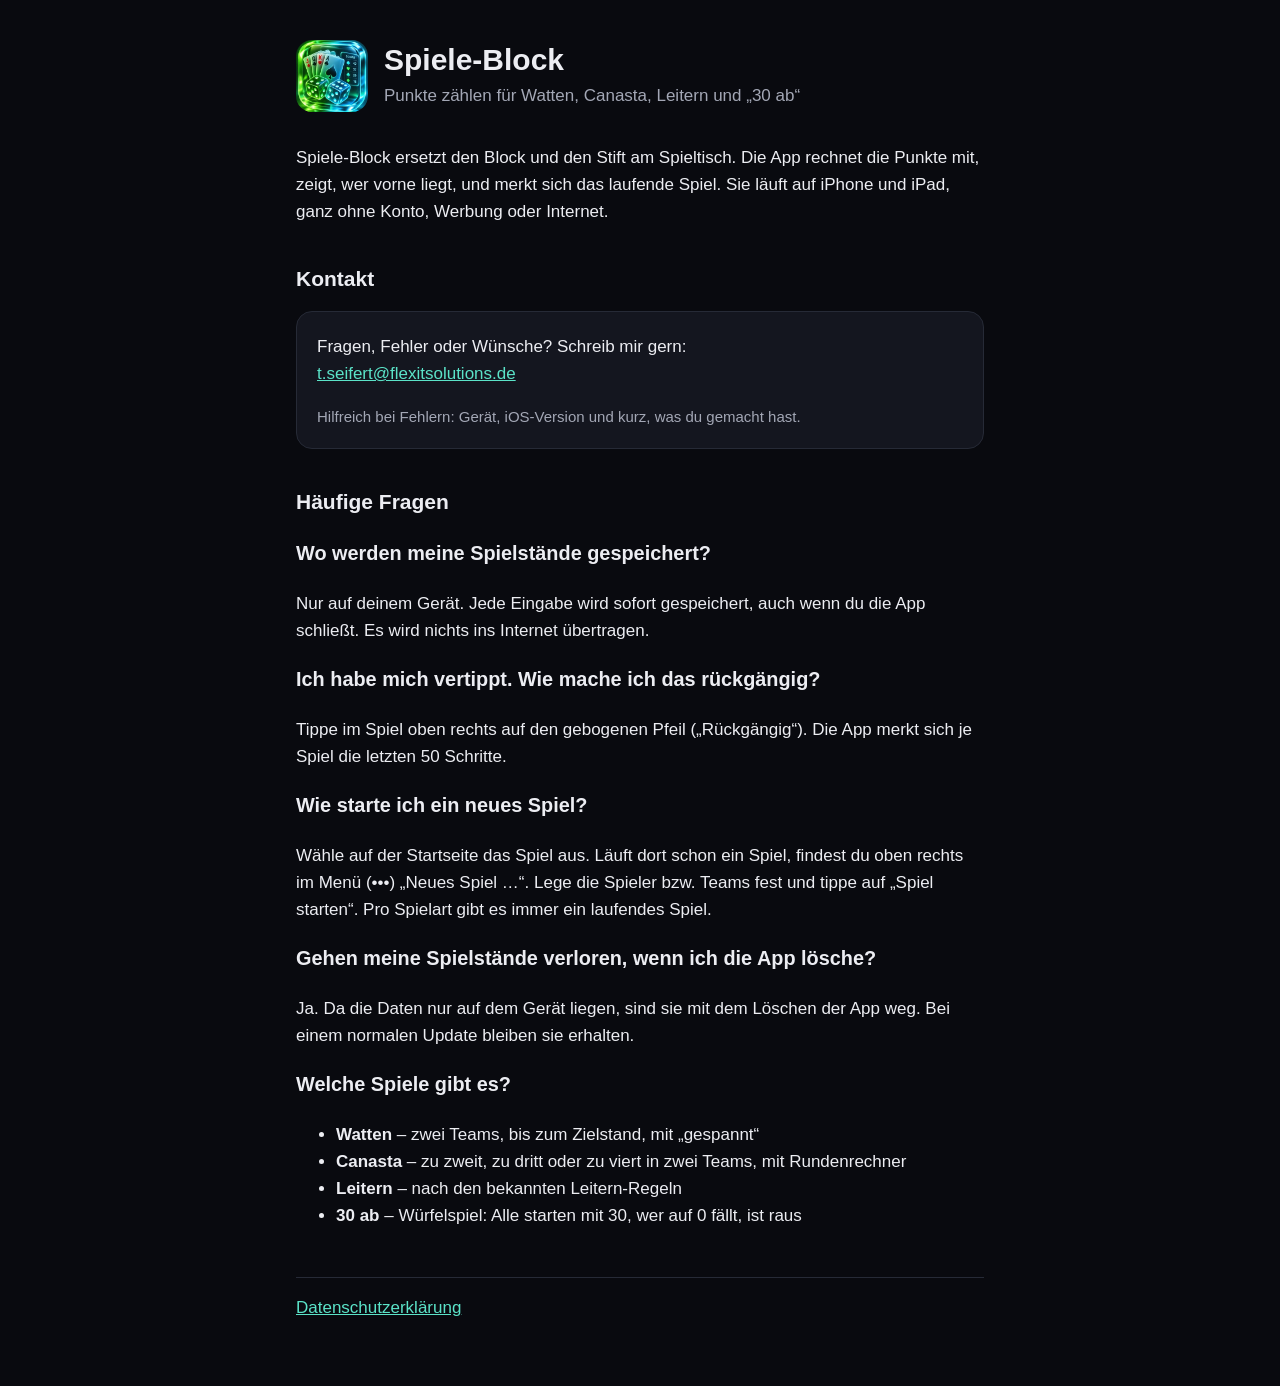
==== index.html @ 82a1bb0d "Add files via upload" ====
<!doctype html>
<html lang="de">
<head>
<meta charset="utf-8">
<meta name="viewport" content="width=device-width, initial-scale=1">
<title>Spiele-Block – Hilfe</title>
<link rel="stylesheet" href="stil.css">
<link rel="icon" href="icon.png">
</head>
<body>
<main>
<header>
  <img src="icon.png" alt="">
  <div>
    <h1>Spiele-Block</h1>
    <p>Punkte zählen für Watten, Canasta, Leitern und „30 ab“</p>
  </div>
</header>

<p>Spiele-Block ersetzt den Block und den Stift am Spieltisch. Die App rechnet die Punkte mit, zeigt, wer vorne liegt, und merkt sich das laufende Spiel. Sie läuft auf iPhone und iPad, ganz ohne Konto, Werbung oder Internet.</p>

<h2>Kontakt</h2>
<div class="karte">
  <p>Fragen, Fehler oder Wünsche? Schreib mir gern:<br>
  <a href="mailto:t.seifert@flexitsolutions.de?subject=Spiele-Block">t.seifert@flexitsolutions.de</a></p>
  <p class="leise">Hilfreich bei Fehlern: Gerät, iOS-Version und kurz, was du gemacht hast.</p>
</div>

<h2>Häufige Fragen</h2>

<h3>Wo werden meine Spielstände gespeichert?</h3>
<p>Nur auf deinem Gerät. Jede Eingabe wird sofort gespeichert, auch wenn du die App schließt. Es wird nichts ins Internet übertragen.</p>

<h3>Ich habe mich vertippt. Wie mache ich das rückgängig?</h3>
<p>Tippe im Spiel oben rechts auf den gebogenen Pfeil („Rückgängig“). Die App merkt sich je Spiel die letzten 50 Schritte.</p>

<h3>Wie starte ich ein neues Spiel?</h3>
<p>Wähle auf der Startseite das Spiel aus. Läuft dort schon ein Spiel, findest du oben rechts im Menü (•••) „Neues Spiel …“. Lege die Spieler bzw. Teams fest und tippe auf „Spiel starten“. Pro Spielart gibt es immer ein laufendes Spiel.</p>

<h3>Gehen meine Spielstände verloren, wenn ich die App lösche?</h3>
<p>Ja. Da die Daten nur auf dem Gerät liegen, sind sie mit dem Löschen der App weg. Bei einem normalen Update bleiben sie erhalten.</p>

<h3>Welche Spiele gibt es?</h3>
<ul>
  <li><strong>Watten</strong> – zwei Teams, bis zum Zielstand, mit „gespannt“</li>
  <li><strong>Canasta</strong> – zu zweit, zu dritt oder zu viert in zwei Teams, mit Rundenrechner</li>
  <li><strong>Leitern</strong> – nach den bekannten Leitern-Regeln</li>
  <li><strong>30 ab</strong> – Würfelspiel: Alle starten mit 30, wer auf 0 fällt, ist raus</li>
</ul>

<nav>
  <a href="datenschutz.html">Datenschutzerklärung</a>
</nav>
</main>
</body>
</html>
---- stil.css ----
:root { --bg: #090A0F; --karte: #14161F; --text: #ECEDF2; --leise: #A3A7B5; --akzent: #5BE3C8; --linie: #262A36; }
* { box-sizing: border-box; }
body { margin: 0; background: var(--bg); color: var(--text); font: 17px/1.6 -apple-system, BlinkMacSystemFont, "SF Pro Rounded", "Helvetica Neue", Arial, sans-serif; }
main { max-width: 720px; margin: 0 auto; padding: 40px 16px 64px; }
header { display: flex; align-items: center; gap: 16px; margin-bottom: 32px; }
header img { width: 72px; height: 72px; border-radius: 16px; }
h1 { font-size: 30px; margin: 0; line-height: 1.2; }
header p { margin: 4px 0 0; color: var(--leise); }
h2 { font-size: 21px; margin: 36px 0 8px; }
p, li { color: var(--text); }
.leise { color: var(--leise); font-size: 15px; }
a { color: var(--akzent); }
.karte { background: var(--karte); border: 1px solid var(--linie); border-radius: 16px; padding: 4px 20px; margin: 16px 0; }
nav { margin-top: 48px; padding-top: 16px; border-top: 1px solid var(--linie); display: flex; gap: 24px; flex-wrap: wrap; }
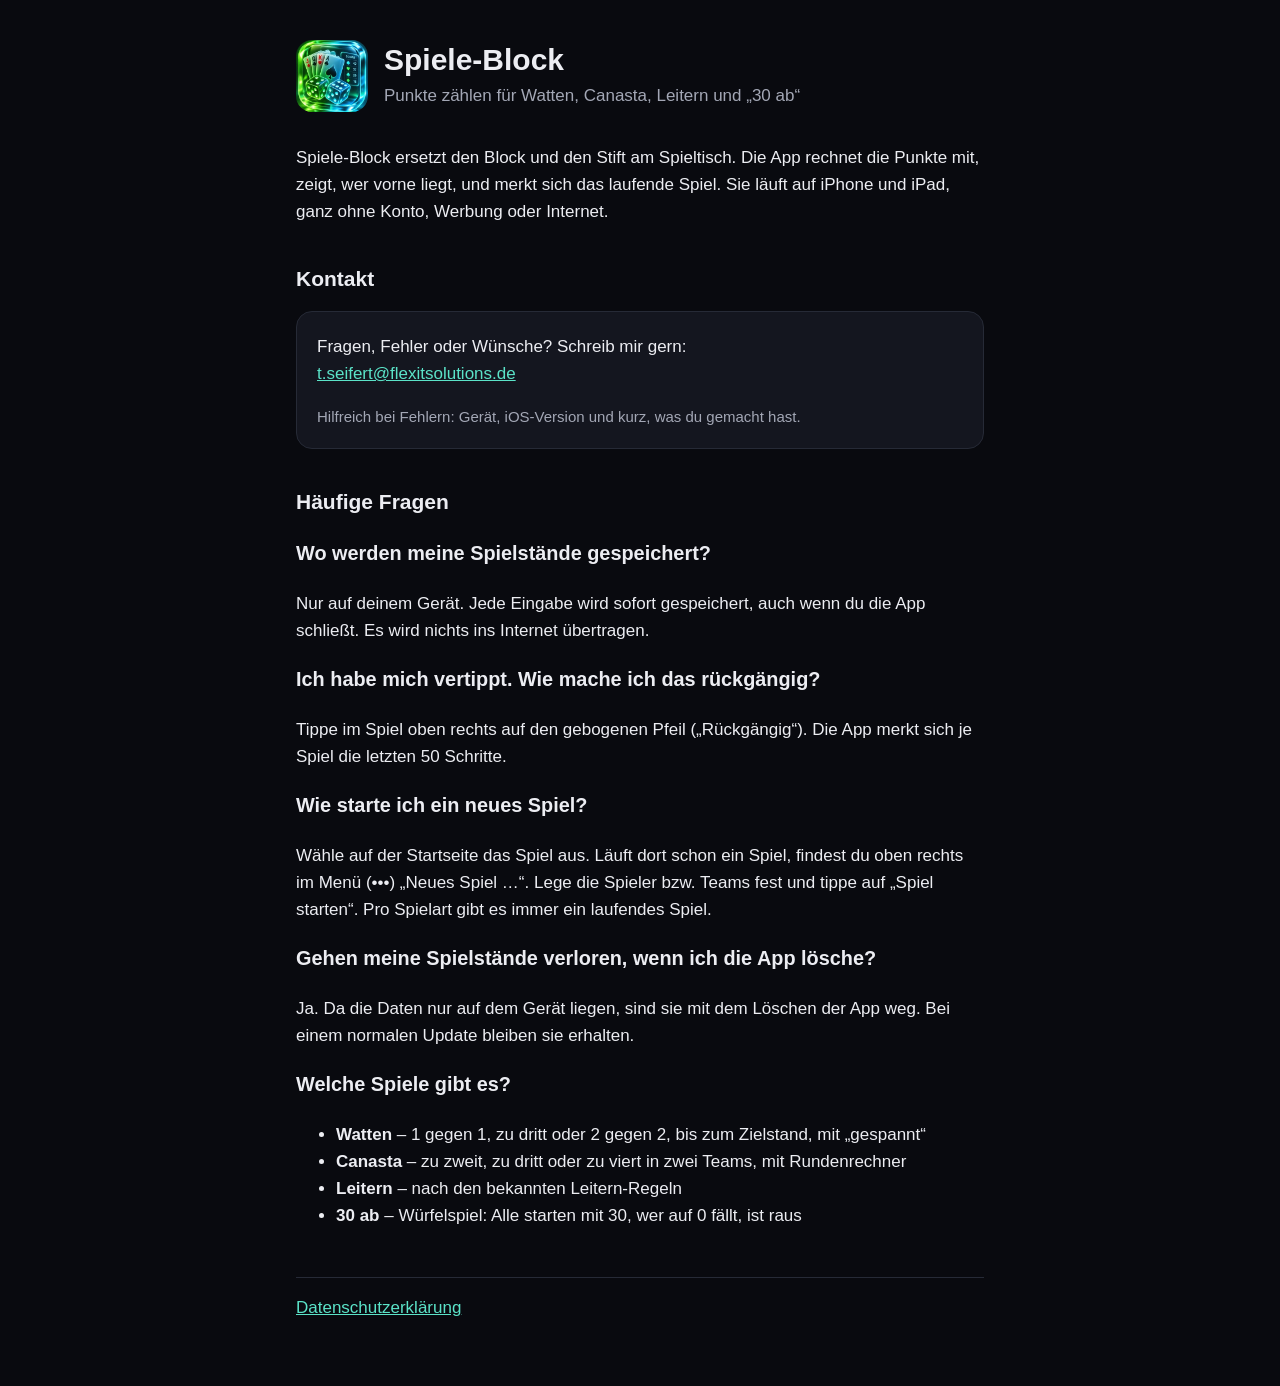
==== commit 08594e04: "Datenschutz-Satz zum Löschen und Watten-Spielarten korrigiert" ====
--- a/index.html
+++ b/index.html
@@ -42,7 +42,7 @@
 
 <h3>Welche Spiele gibt es?</h3>
 <ul>
-  <li><strong>Watten</strong> – zwei Teams, bis zum Zielstand, mit „gespannt“</li>
+  <li><strong>Watten</strong> – 1 gegen 1, zu dritt oder 2 gegen 2, bis zum Zielstand, mit „gespannt“</li>
   <li><strong>Canasta</strong> – zu zweit, zu dritt oder zu viert in zwei Teams, mit Rundenrechner</li>
   <li><strong>Leitern</strong> – nach den bekannten Leitern-Regeln</li>
   <li><strong>30 ab</strong> – Würfelspiel: Alle starten mit 30, wer auf 0 fällt, ist raus</li>
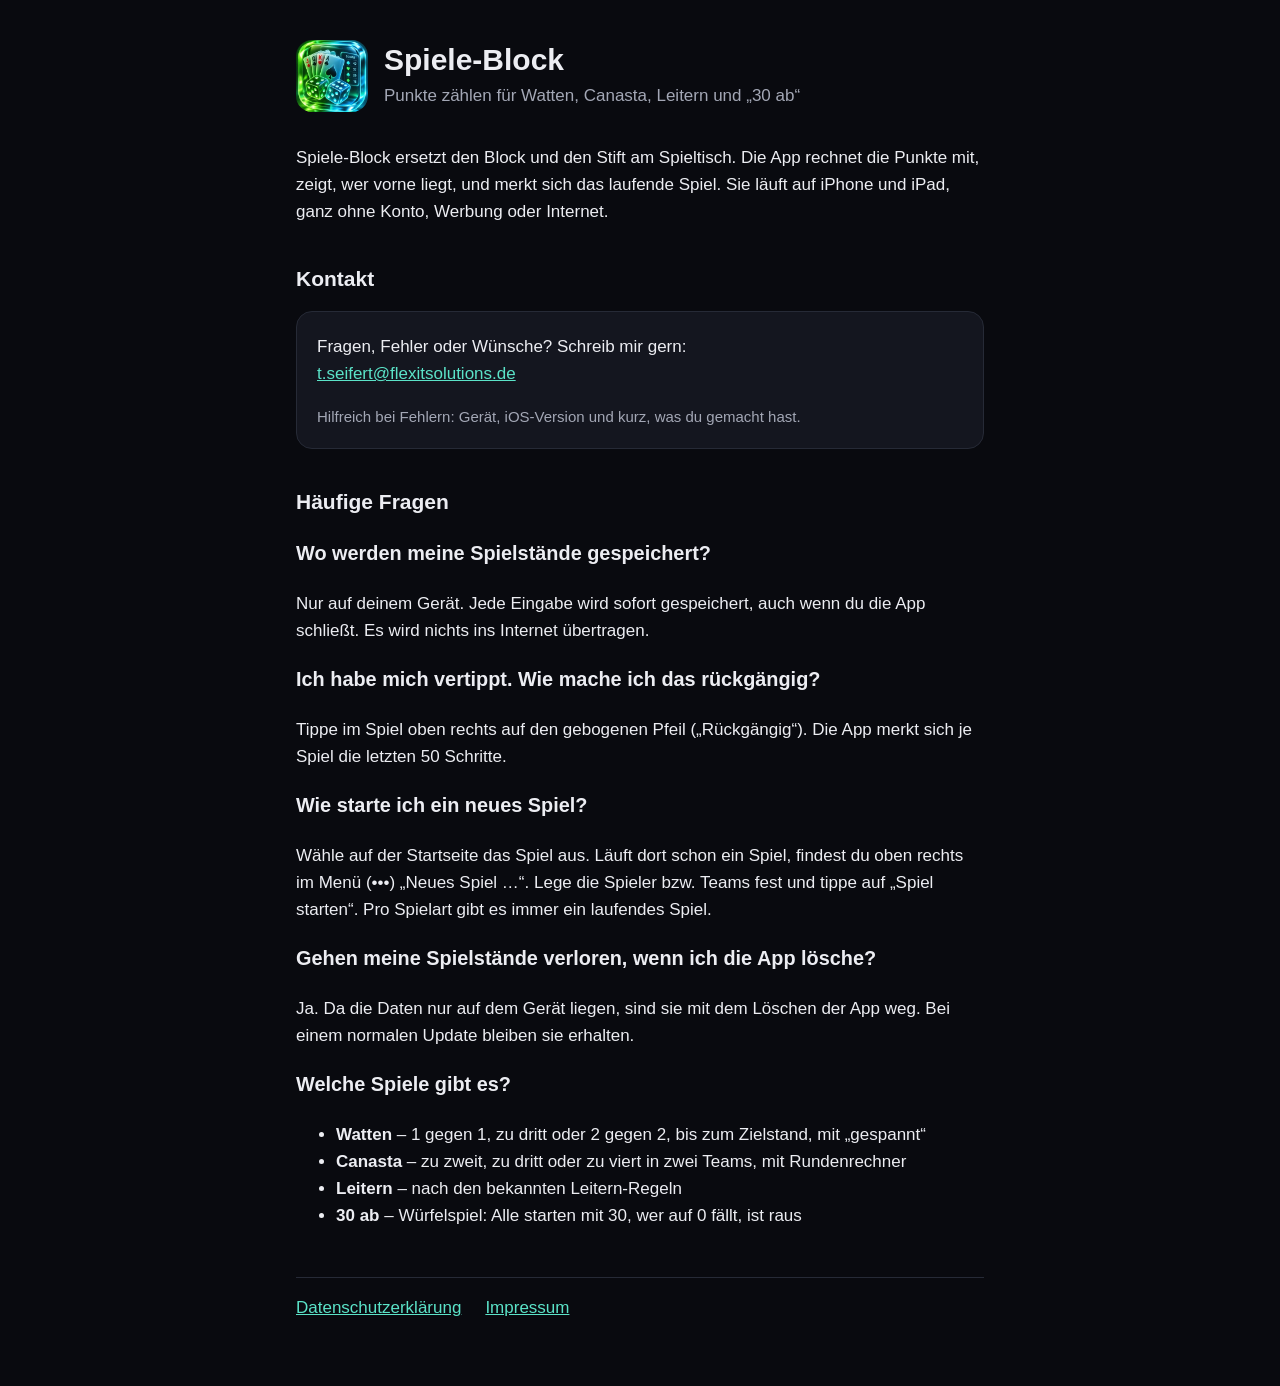
==== commit c4ed8158: "Impressum ergänzt, Datenschutz um Anschrift, Hosting bei GitHub Pages und Aufsichtsbehörde erweitert" ====
--- a/index.html
+++ b/index.html
@@ -50,6 +50,7 @@
 
 <nav>
   <a href="datenschutz.html">Datenschutzerklärung</a>
+  <a href="impressum.html">Impressum</a>
 </nav>
 </main>
 </body>
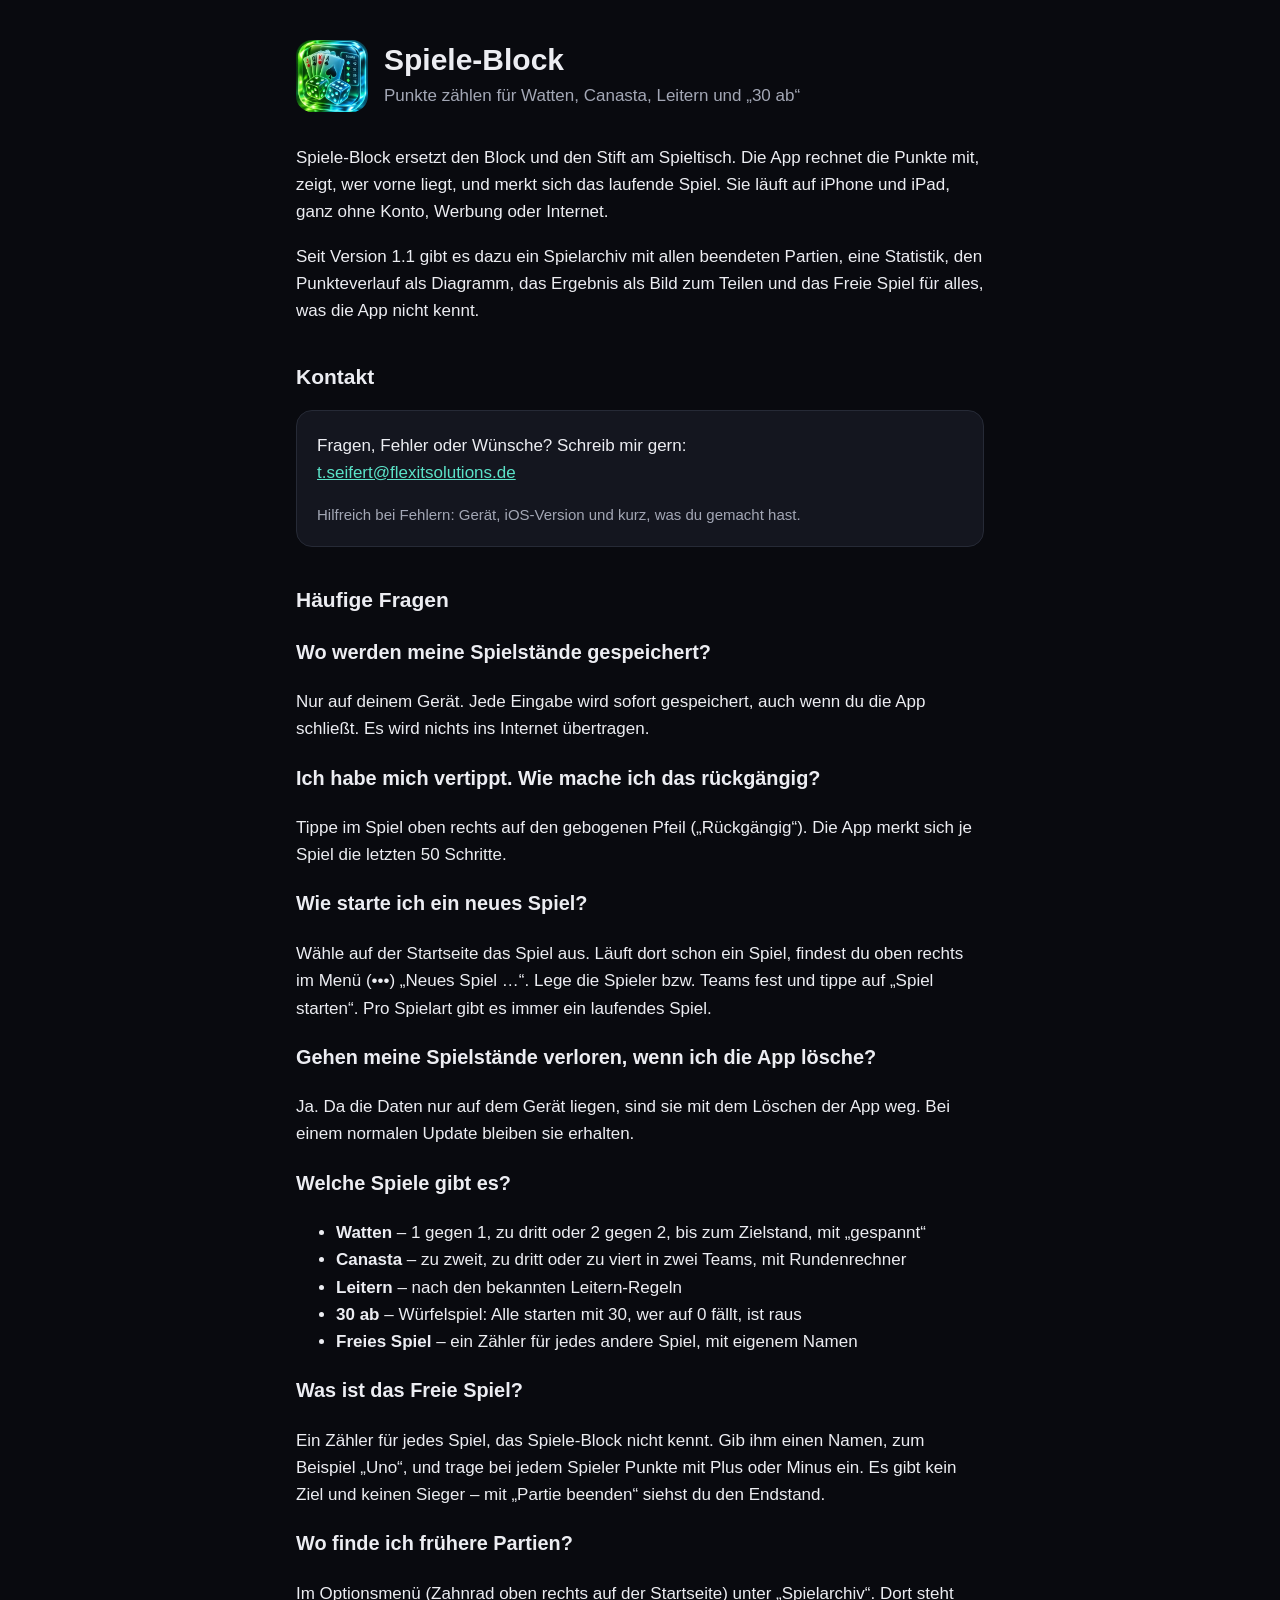
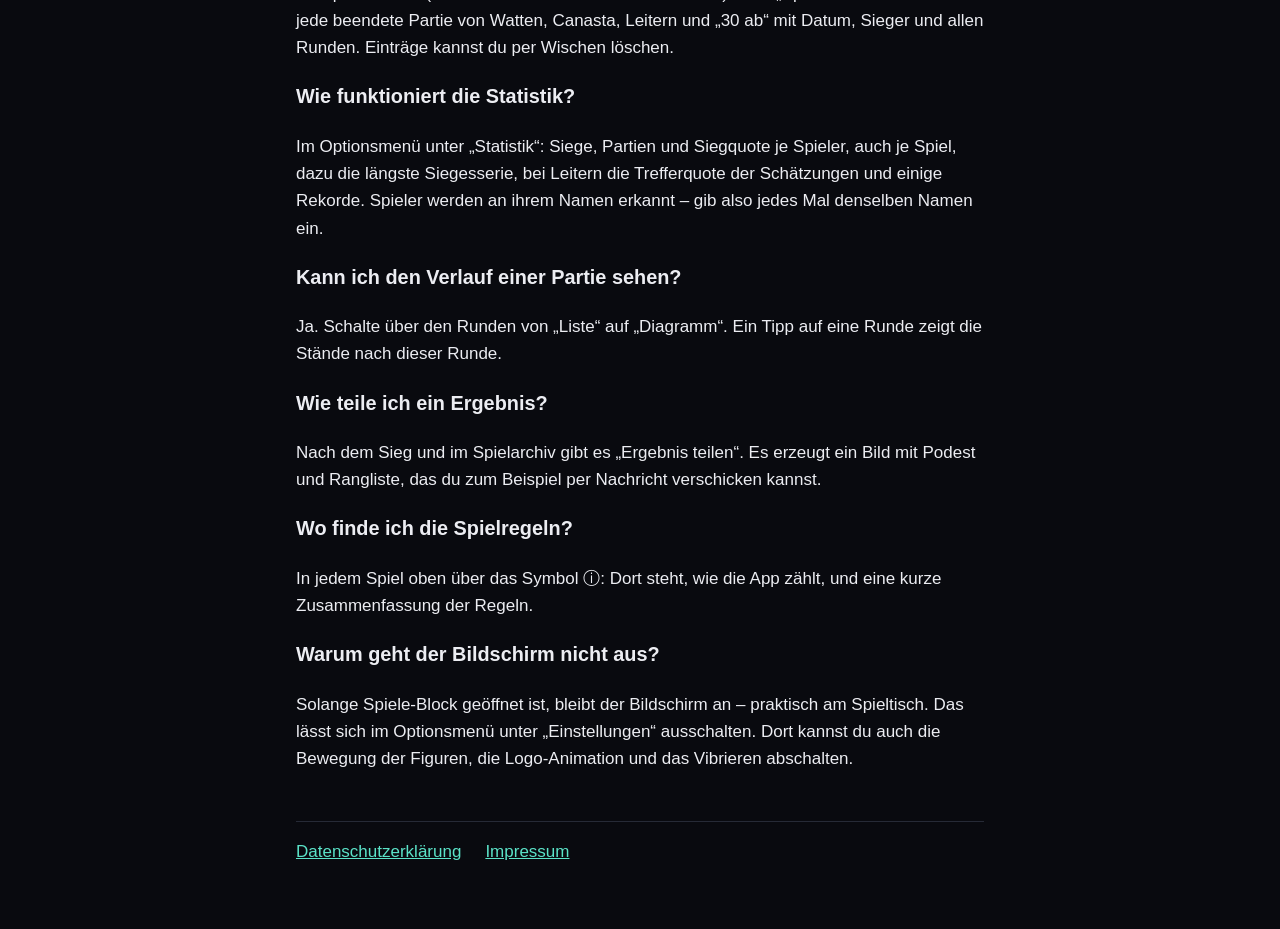
==== commit af0819a4: "Hilfe und Datenschutz für Version 1.1" ====
--- a/index.html
+++ b/index.html
@@ -18,6 +18,8 @@
 </header>
 
 <p>Spiele-Block ersetzt den Block und den Stift am Spieltisch. Die App rechnet die Punkte mit, zeigt, wer vorne liegt, und merkt sich das laufende Spiel. Sie läuft auf iPhone und iPad, ganz ohne Konto, Werbung oder Internet.</p>
+
+<p>Seit Version 1.1 gibt es dazu ein Spielarchiv mit allen beendeten Partien, eine Statistik, den Punkteverlauf als Diagramm, das Ergebnis als Bild zum Teilen und das Freie Spiel für alles, was die App nicht kennt.</p>
 
 <h2>Kontakt</h2>
 <div class="karte">
@@ -46,7 +48,29 @@
   <li><strong>Canasta</strong> – zu zweit, zu dritt oder zu viert in zwei Teams, mit Rundenrechner</li>
   <li><strong>Leitern</strong> – nach den bekannten Leitern-Regeln</li>
   <li><strong>30 ab</strong> – Würfelspiel: Alle starten mit 30, wer auf 0 fällt, ist raus</li>
+  <li><strong>Freies Spiel</strong> – ein Zähler für jedes andere Spiel, mit eigenem Namen</li>
 </ul>
+
+<h3>Was ist das Freie Spiel?</h3>
+<p>Ein Zähler für jedes Spiel, das Spiele-Block nicht kennt. Gib ihm einen Namen, zum Beispiel „Uno“, und trage bei jedem Spieler Punkte mit Plus oder Minus ein. Es gibt kein Ziel und keinen Sieger – mit „Partie beenden“ siehst du den Endstand.</p>
+
+<h3>Wo finde ich frühere Partien?</h3>
+<p>Im Optionsmenü (Zahnrad oben rechts auf der Startseite) unter „Spielarchiv“. Dort steht jede beendete Partie von Watten, Canasta, Leitern und „30 ab“ mit Datum, Sieger und allen Runden. Einträge kannst du per Wischen löschen.</p>
+
+<h3>Wie funktioniert die Statistik?</h3>
+<p>Im Optionsmenü unter „Statistik“: Siege, Partien und Siegquote je Spieler, auch je Spiel, dazu die längste Siegesserie, bei Leitern die Trefferquote der Schätzungen und einige Rekorde. Spieler werden an ihrem Namen erkannt – gib also jedes Mal denselben Namen ein.</p>
+
+<h3>Kann ich den Verlauf einer Partie sehen?</h3>
+<p>Ja. Schalte über den Runden von „Liste“ auf „Diagramm“. Ein Tipp auf eine Runde zeigt die Stände nach dieser Runde.</p>
+
+<h3>Wie teile ich ein Ergebnis?</h3>
+<p>Nach dem Sieg und im Spielarchiv gibt es „Ergebnis teilen“. Es erzeugt ein Bild mit Podest und Rangliste, das du zum Beispiel per Nachricht verschicken kannst.</p>
+
+<h3>Wo finde ich die Spielregeln?</h3>
+<p>In jedem Spiel oben über das Symbol ⓘ: Dort steht, wie die App zählt, und eine kurze Zusammenfassung der Regeln.</p>
+
+<h3>Warum geht der Bildschirm nicht aus?</h3>
+<p>Solange Spiele-Block geöffnet ist, bleibt der Bildschirm an – praktisch am Spieltisch. Das lässt sich im Optionsmenü unter „Einstellungen“ ausschalten. Dort kannst du auch die Bewegung der Figuren, die Logo-Animation und das Vibrieren abschalten.</p>
 
 <nav>
   <a href="datenschutz.html">Datenschutzerklärung</a>
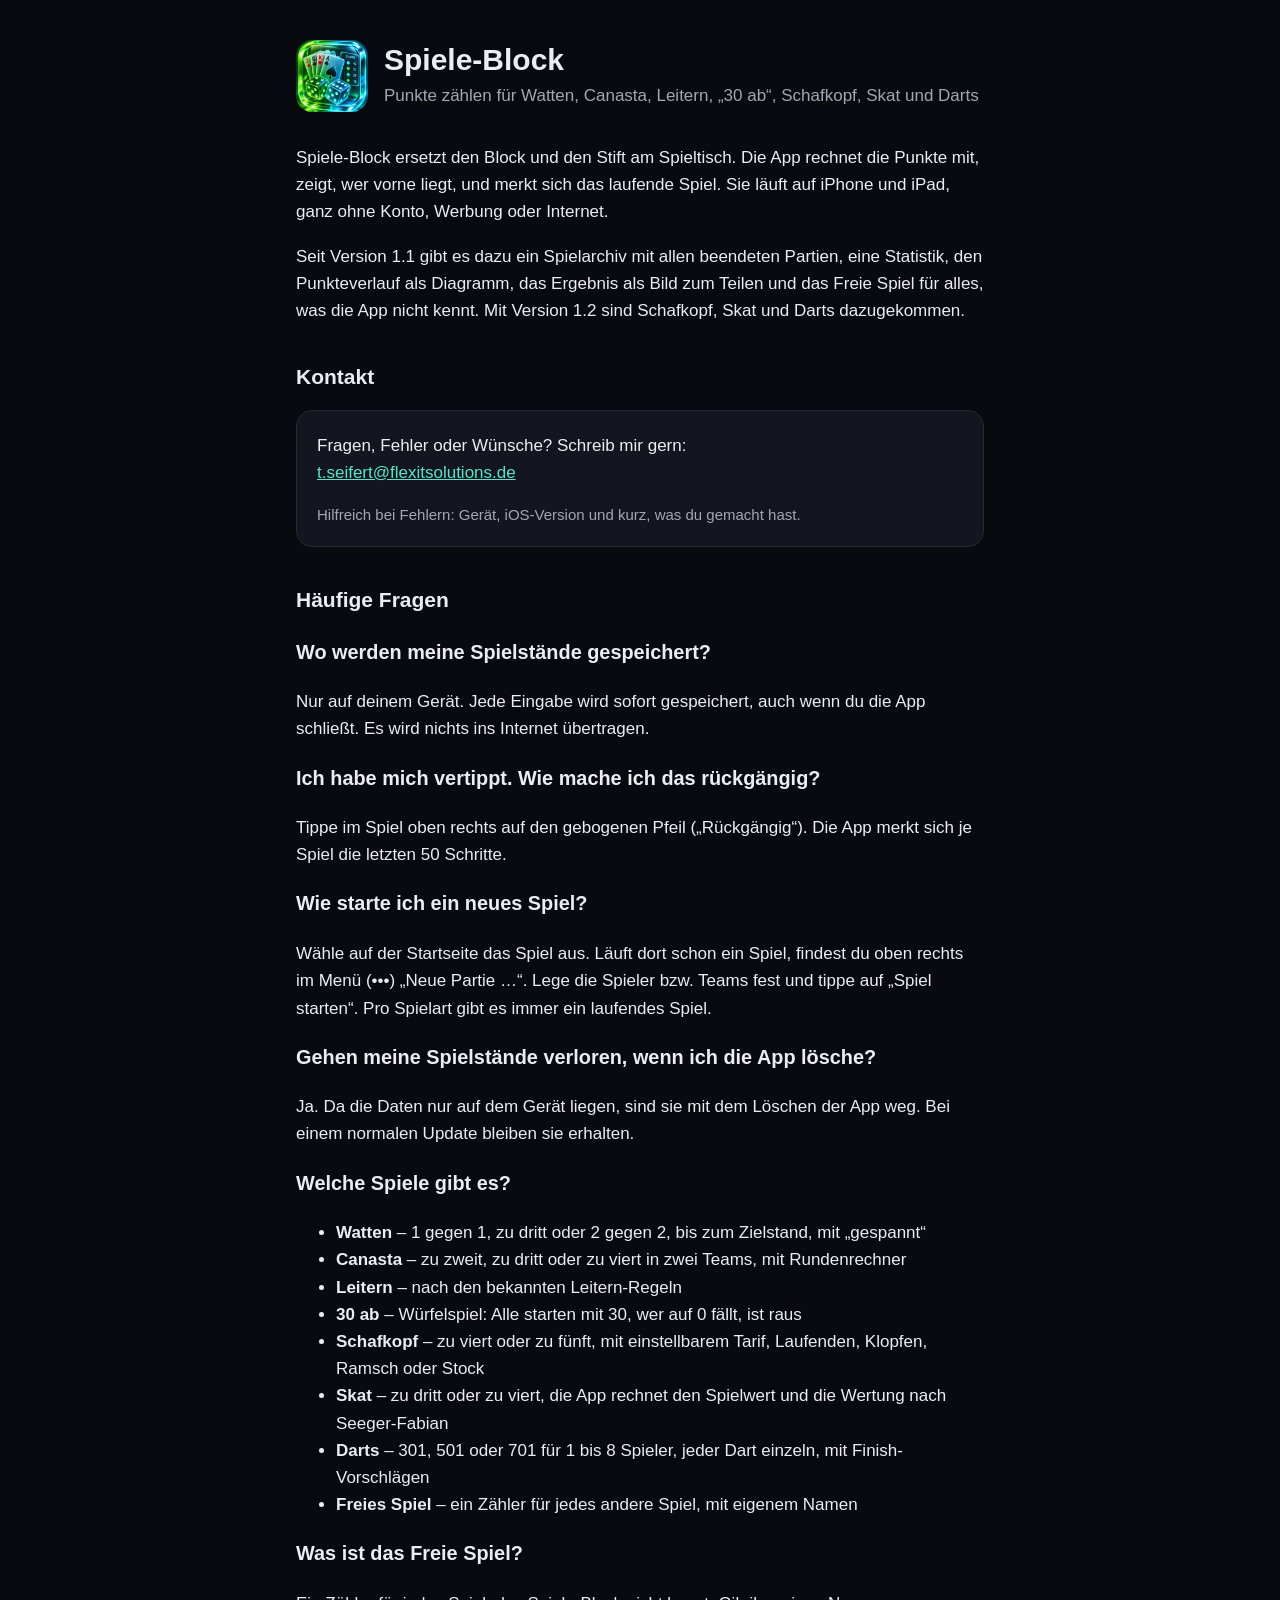
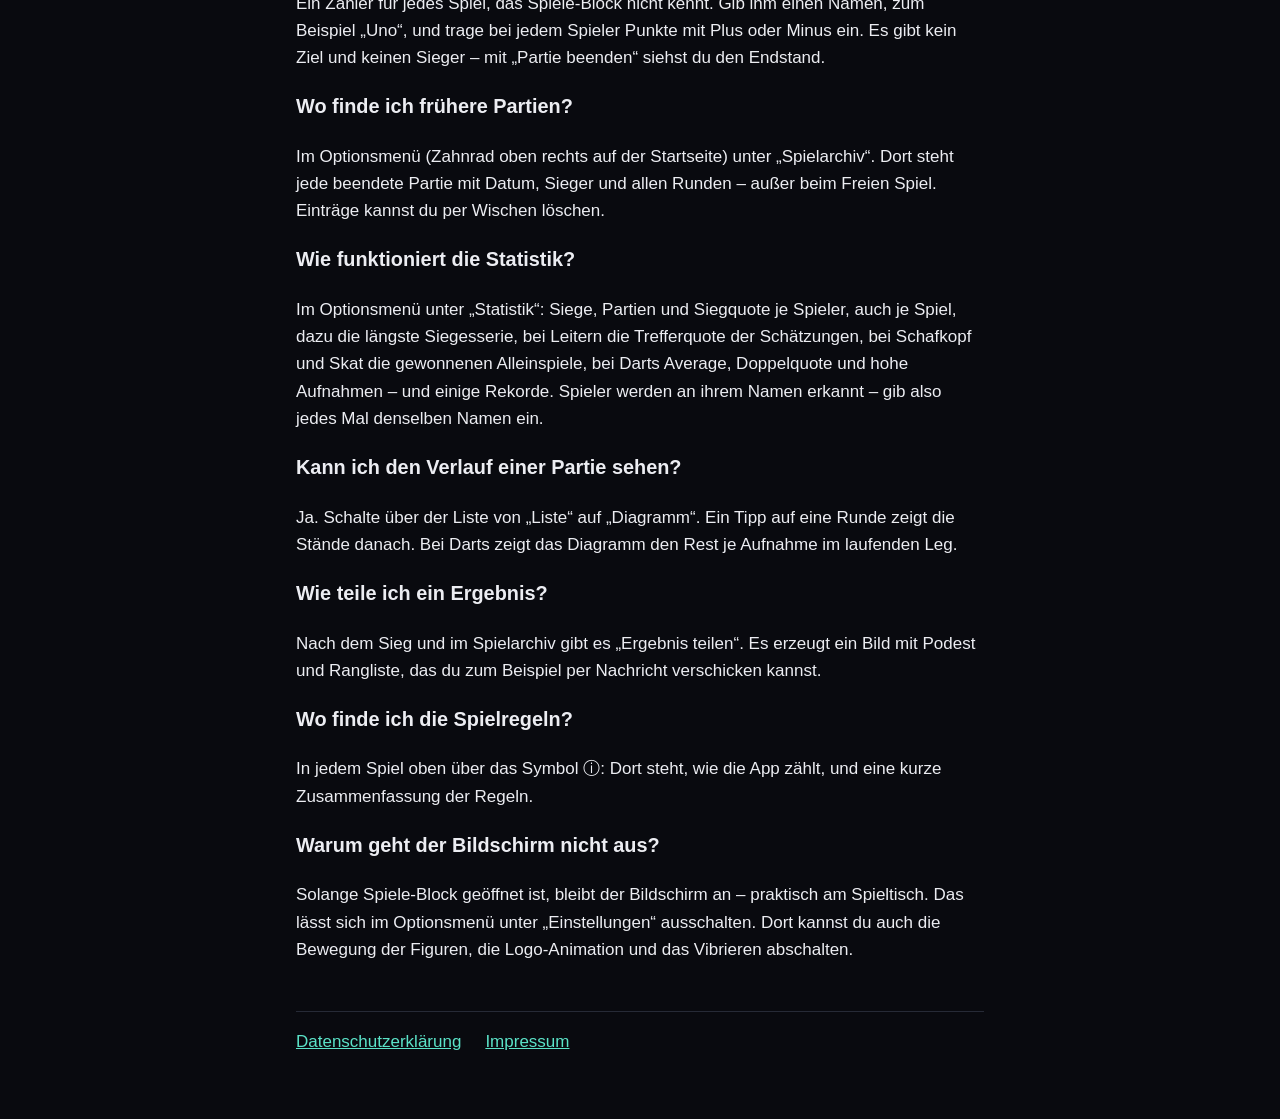
==== commit 9b4cbda8: "Webseiten für Version 1.2.0: Schafkopf, Skat, Darts" ====
--- a/index.html
+++ b/index.html
@@ -13,13 +13,13 @@
   <img src="icon.png" alt="">
   <div>
     <h1>Spiele-Block</h1>
-    <p>Punkte zählen für Watten, Canasta, Leitern und „30 ab“</p>
+    <p>Punkte zählen für Watten, Canasta, Leitern, „30 ab“, Schafkopf, Skat und Darts</p>
   </div>
 </header>
 
 <p>Spiele-Block ersetzt den Block und den Stift am Spieltisch. Die App rechnet die Punkte mit, zeigt, wer vorne liegt, und merkt sich das laufende Spiel. Sie läuft auf iPhone und iPad, ganz ohne Konto, Werbung oder Internet.</p>
 
-<p>Seit Version 1.1 gibt es dazu ein Spielarchiv mit allen beendeten Partien, eine Statistik, den Punkteverlauf als Diagramm, das Ergebnis als Bild zum Teilen und das Freie Spiel für alles, was die App nicht kennt.</p>
+<p>Seit Version 1.1 gibt es dazu ein Spielarchiv mit allen beendeten Partien, eine Statistik, den Punkteverlauf als Diagramm, das Ergebnis als Bild zum Teilen und das Freie Spiel für alles, was die App nicht kennt. Mit Version 1.2 sind Schafkopf, Skat und Darts dazugekommen.</p>
 
 <h2>Kontakt</h2>
 <div class="karte">
@@ -37,7 +37,7 @@
 <p>Tippe im Spiel oben rechts auf den gebogenen Pfeil („Rückgängig“). Die App merkt sich je Spiel die letzten 50 Schritte.</p>
 
 <h3>Wie starte ich ein neues Spiel?</h3>
-<p>Wähle auf der Startseite das Spiel aus. Läuft dort schon ein Spiel, findest du oben rechts im Menü (•••) „Neues Spiel …“. Lege die Spieler bzw. Teams fest und tippe auf „Spiel starten“. Pro Spielart gibt es immer ein laufendes Spiel.</p>
+<p>Wähle auf der Startseite das Spiel aus. Läuft dort schon ein Spiel, findest du oben rechts im Menü (•••) „Neue Partie …“. Lege die Spieler bzw. Teams fest und tippe auf „Spiel starten“. Pro Spielart gibt es immer ein laufendes Spiel.</p>
 
 <h3>Gehen meine Spielstände verloren, wenn ich die App lösche?</h3>
 <p>Ja. Da die Daten nur auf dem Gerät liegen, sind sie mit dem Löschen der App weg. Bei einem normalen Update bleiben sie erhalten.</p>
@@ -48,6 +48,9 @@
   <li><strong>Canasta</strong> – zu zweit, zu dritt oder zu viert in zwei Teams, mit Rundenrechner</li>
   <li><strong>Leitern</strong> – nach den bekannten Leitern-Regeln</li>
   <li><strong>30 ab</strong> – Würfelspiel: Alle starten mit 30, wer auf 0 fällt, ist raus</li>
+  <li><strong>Schafkopf</strong> – zu viert oder zu fünft, mit einstellbarem Tarif, Laufenden, Klopfen, Ramsch oder Stock</li>
+  <li><strong>Skat</strong> – zu dritt oder zu viert, die App rechnet den Spielwert und die Wertung nach Seeger-Fabian</li>
+  <li><strong>Darts</strong> – 301, 501 oder 701 für 1 bis 8 Spieler, jeder Dart einzeln, mit Finish-Vorschlägen</li>
   <li><strong>Freies Spiel</strong> – ein Zähler für jedes andere Spiel, mit eigenem Namen</li>
 </ul>
 
@@ -55,13 +58,13 @@
 <p>Ein Zähler für jedes Spiel, das Spiele-Block nicht kennt. Gib ihm einen Namen, zum Beispiel „Uno“, und trage bei jedem Spieler Punkte mit Plus oder Minus ein. Es gibt kein Ziel und keinen Sieger – mit „Partie beenden“ siehst du den Endstand.</p>
 
 <h3>Wo finde ich frühere Partien?</h3>
-<p>Im Optionsmenü (Zahnrad oben rechts auf der Startseite) unter „Spielarchiv“. Dort steht jede beendete Partie von Watten, Canasta, Leitern und „30 ab“ mit Datum, Sieger und allen Runden. Einträge kannst du per Wischen löschen.</p>
+<p>Im Optionsmenü (Zahnrad oben rechts auf der Startseite) unter „Spielarchiv“. Dort steht jede beendete Partie mit Datum, Sieger und allen Runden – außer beim Freien Spiel. Einträge kannst du per Wischen löschen.</p>
 
 <h3>Wie funktioniert die Statistik?</h3>
-<p>Im Optionsmenü unter „Statistik“: Siege, Partien und Siegquote je Spieler, auch je Spiel, dazu die längste Siegesserie, bei Leitern die Trefferquote der Schätzungen und einige Rekorde. Spieler werden an ihrem Namen erkannt – gib also jedes Mal denselben Namen ein.</p>
+<p>Im Optionsmenü unter „Statistik“: Siege, Partien und Siegquote je Spieler, auch je Spiel, dazu die längste Siegesserie, bei Leitern die Trefferquote der Schätzungen, bei Schafkopf und Skat die gewonnenen Alleinspiele, bei Darts Average, Doppelquote und hohe Aufnahmen – und einige Rekorde. Spieler werden an ihrem Namen erkannt – gib also jedes Mal denselben Namen ein.</p>
 
 <h3>Kann ich den Verlauf einer Partie sehen?</h3>
-<p>Ja. Schalte über den Runden von „Liste“ auf „Diagramm“. Ein Tipp auf eine Runde zeigt die Stände nach dieser Runde.</p>
+<p>Ja. Schalte über der Liste von „Liste“ auf „Diagramm“. Ein Tipp auf eine Runde zeigt die Stände danach. Bei Darts zeigt das Diagramm den Rest je Aufnahme im laufenden Leg.</p>
 
 <h3>Wie teile ich ein Ergebnis?</h3>
 <p>Nach dem Sieg und im Spielarchiv gibt es „Ergebnis teilen“. Es erzeugt ein Bild mit Podest und Rangliste, das du zum Beispiel per Nachricht verschicken kannst.</p>
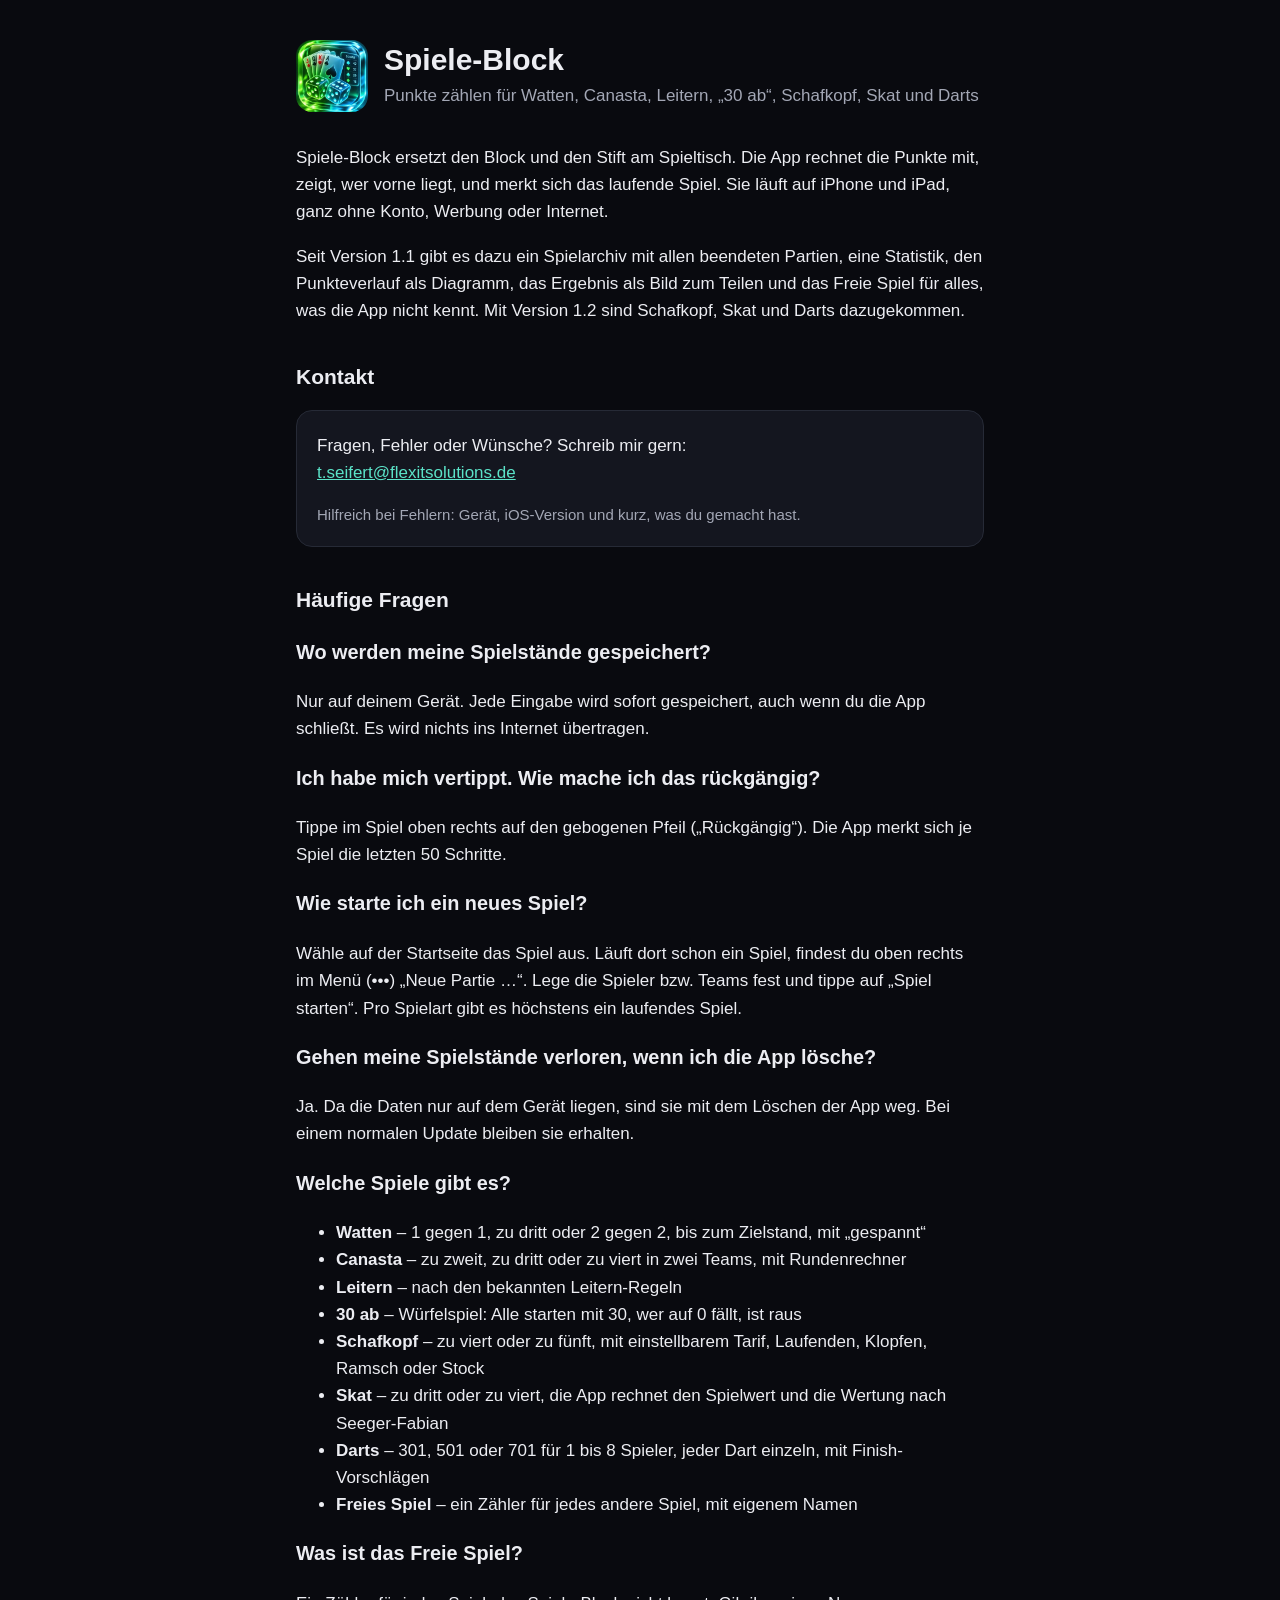
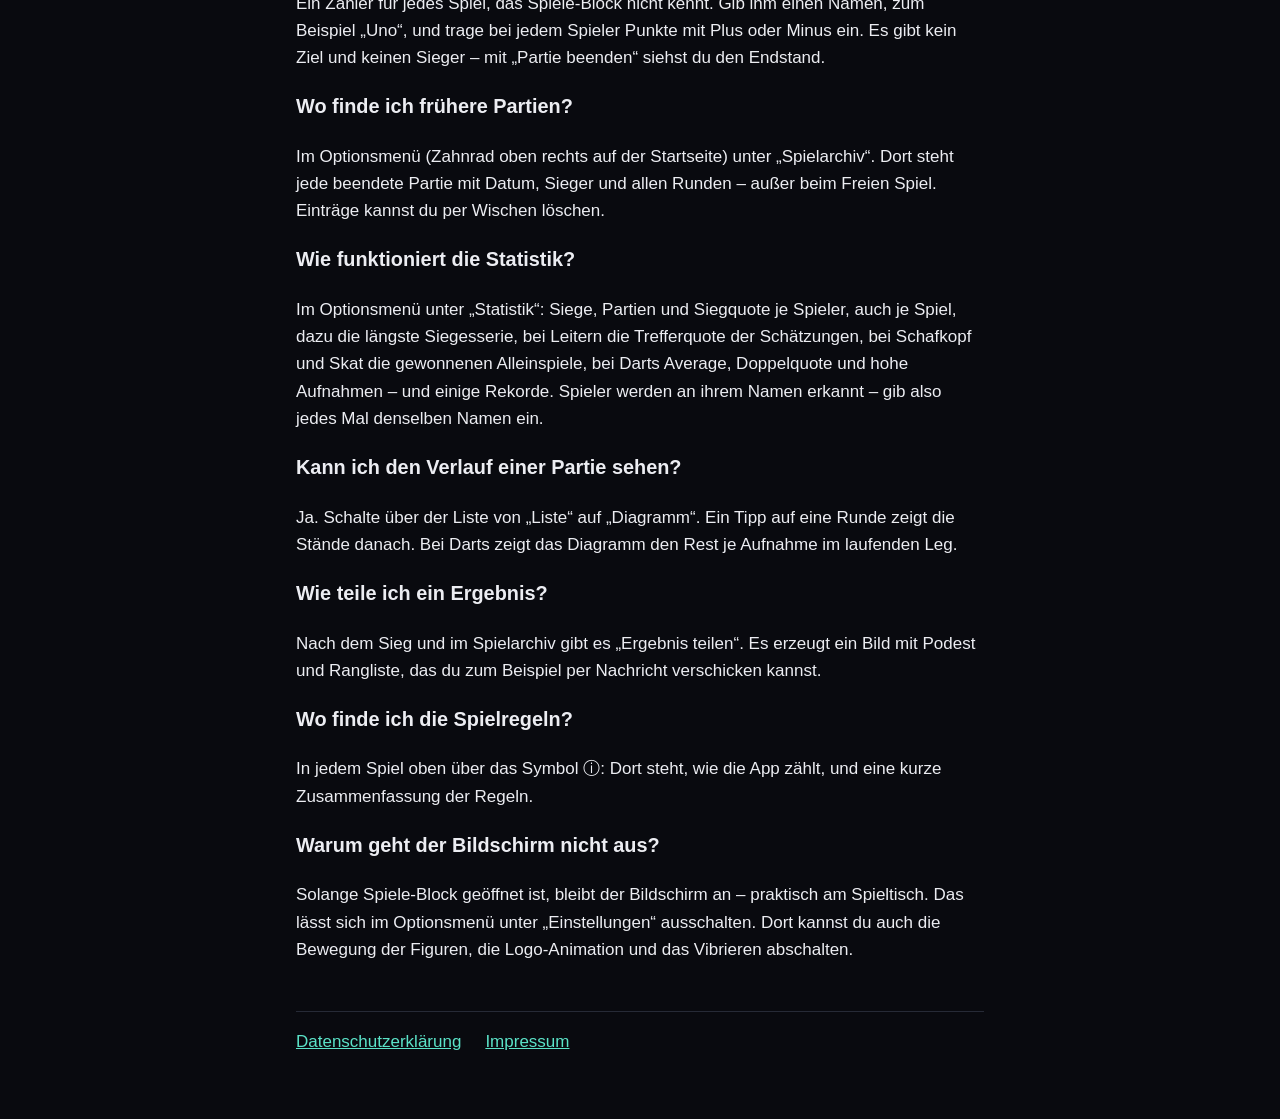
==== commit 123a5a40: "Hilfe: höchstens ein laufendes Spiel je Spielart" ====
--- a/index.html
+++ b/index.html
@@ -37,7 +37,7 @@
 <p>Tippe im Spiel oben rechts auf den gebogenen Pfeil („Rückgängig“). Die App merkt sich je Spiel die letzten 50 Schritte.</p>
 
 <h3>Wie starte ich ein neues Spiel?</h3>
-<p>Wähle auf der Startseite das Spiel aus. Läuft dort schon ein Spiel, findest du oben rechts im Menü (•••) „Neue Partie …“. Lege die Spieler bzw. Teams fest und tippe auf „Spiel starten“. Pro Spielart gibt es immer ein laufendes Spiel.</p>
+<p>Wähle auf der Startseite das Spiel aus. Läuft dort schon ein Spiel, findest du oben rechts im Menü (•••) „Neue Partie …“. Lege die Spieler bzw. Teams fest und tippe auf „Spiel starten“. Pro Spielart gibt es höchstens ein laufendes Spiel.</p>
 
 <h3>Gehen meine Spielstände verloren, wenn ich die App lösche?</h3>
 <p>Ja. Da die Daten nur auf dem Gerät liegen, sind sie mit dem Löschen der App weg. Bei einem normalen Update bleiben sie erhalten.</p>
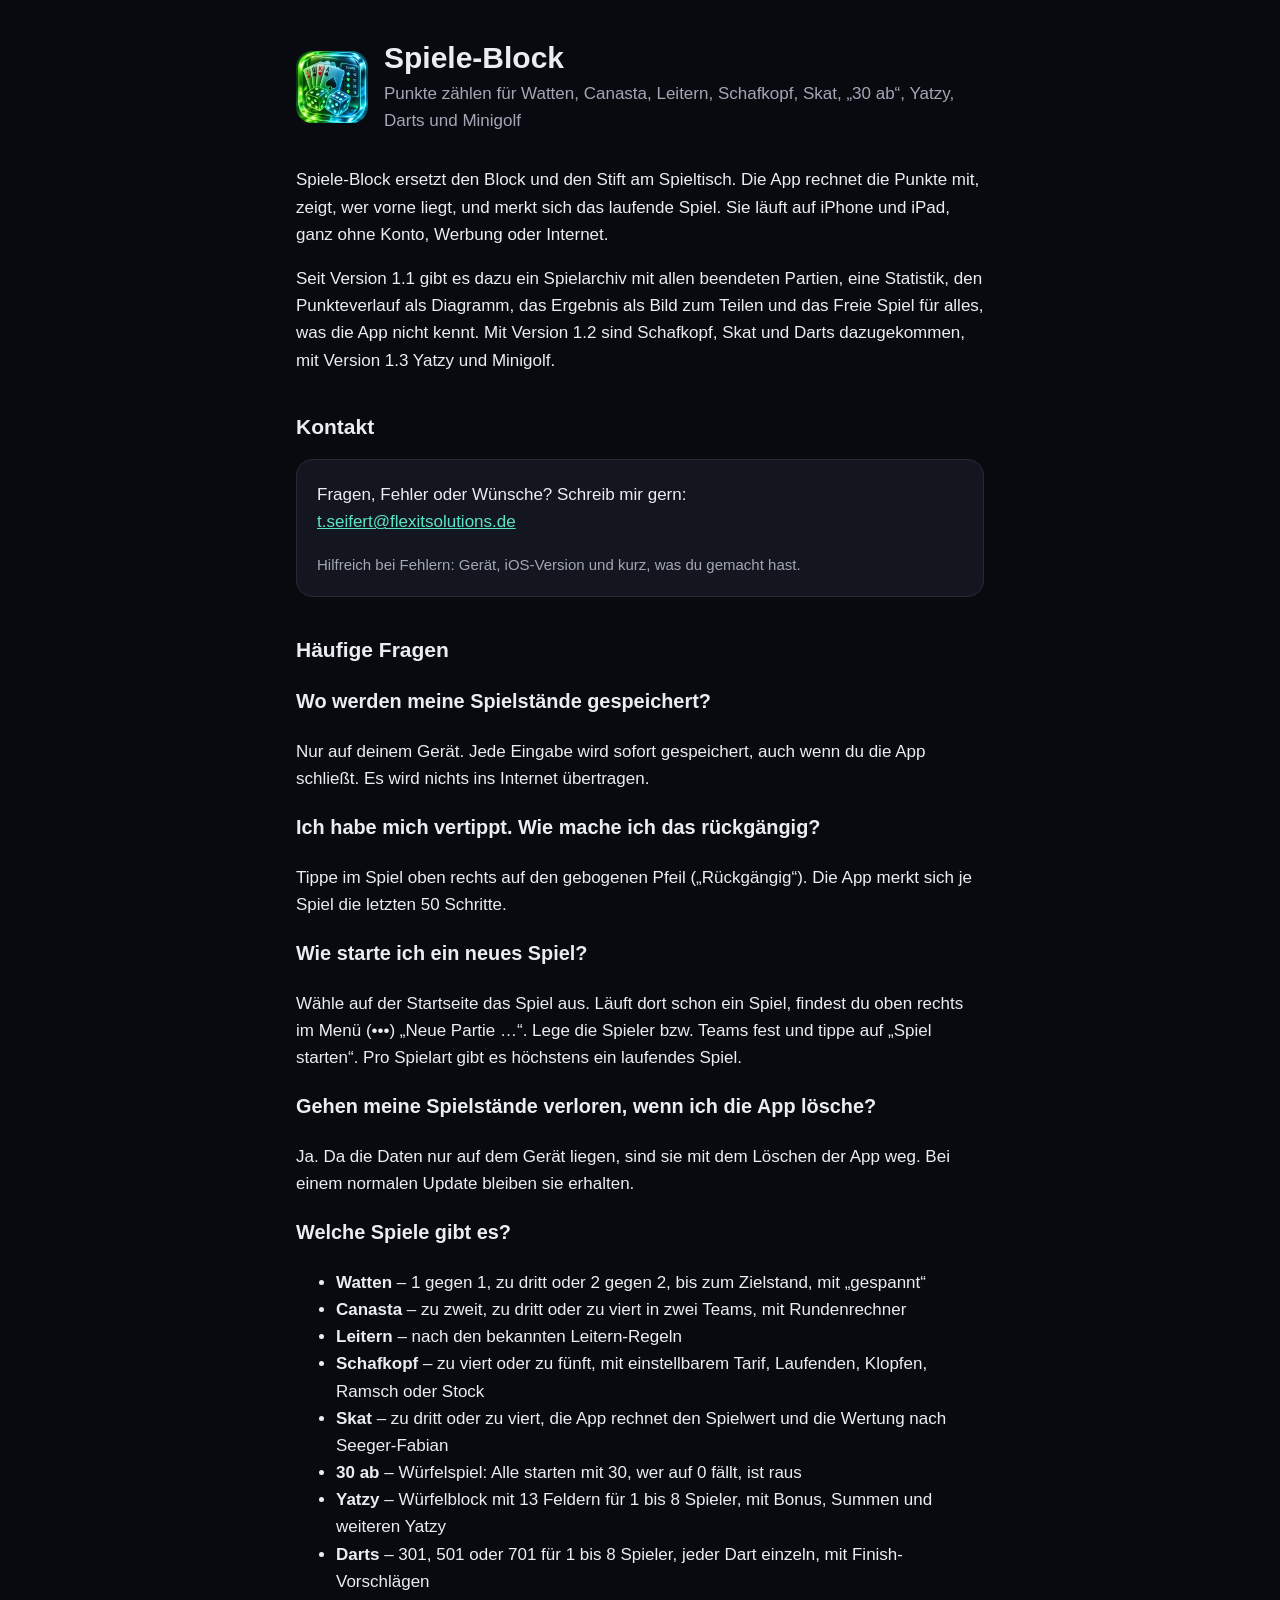
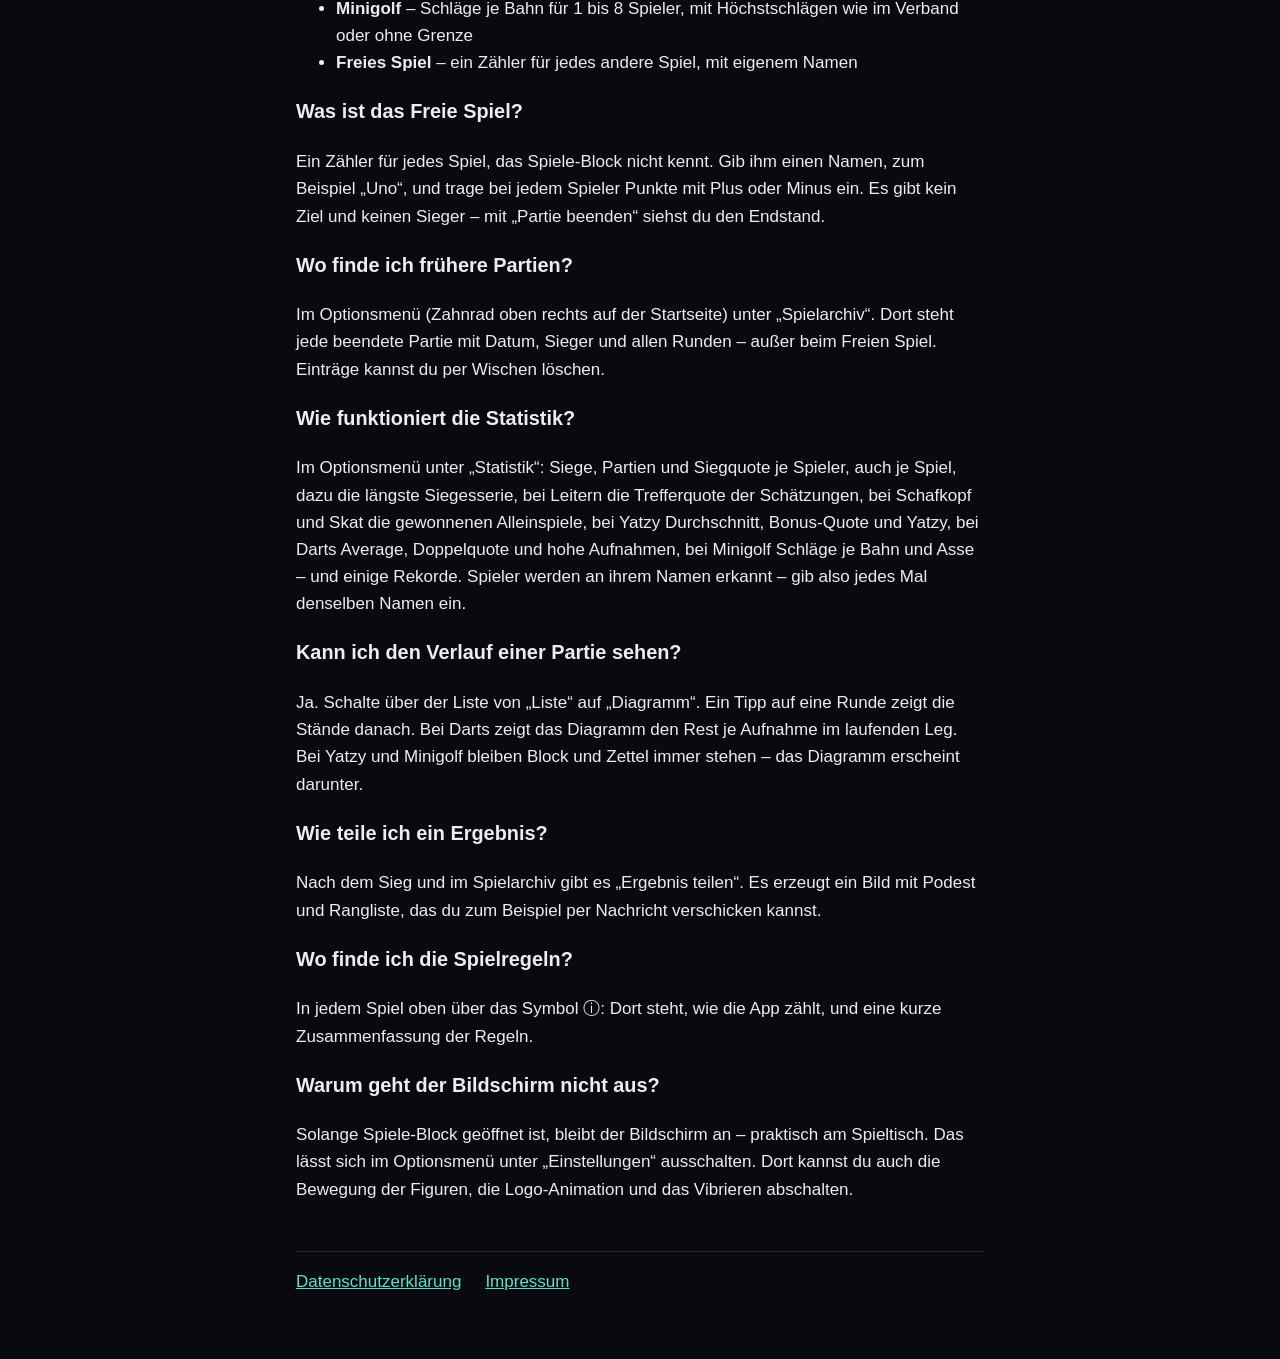
==== commit 05555eb6: "Hilfe für Version 1.3: Yatzy und Minigolf" ====
--- a/index.html
+++ b/index.html
@@ -13,13 +13,13 @@
   <img src="icon.png" alt="">
   <div>
     <h1>Spiele-Block</h1>
-    <p>Punkte zählen für Watten, Canasta, Leitern, „30 ab“, Schafkopf, Skat und Darts</p>
+    <p>Punkte zählen für Watten, Canasta, Leitern, Schafkopf, Skat, „30 ab“, Yatzy, Darts und Minigolf</p>
   </div>
 </header>
 
 <p>Spiele-Block ersetzt den Block und den Stift am Spieltisch. Die App rechnet die Punkte mit, zeigt, wer vorne liegt, und merkt sich das laufende Spiel. Sie läuft auf iPhone und iPad, ganz ohne Konto, Werbung oder Internet.</p>
 
-<p>Seit Version 1.1 gibt es dazu ein Spielarchiv mit allen beendeten Partien, eine Statistik, den Punkteverlauf als Diagramm, das Ergebnis als Bild zum Teilen und das Freie Spiel für alles, was die App nicht kennt. Mit Version 1.2 sind Schafkopf, Skat und Darts dazugekommen.</p>
+<p>Seit Version 1.1 gibt es dazu ein Spielarchiv mit allen beendeten Partien, eine Statistik, den Punkteverlauf als Diagramm, das Ergebnis als Bild zum Teilen und das Freie Spiel für alles, was die App nicht kennt. Mit Version 1.2 sind Schafkopf, Skat und Darts dazugekommen, mit Version 1.3 Yatzy und Minigolf.</p>
 
 <h2>Kontakt</h2>
 <div class="karte">
@@ -47,10 +47,12 @@
   <li><strong>Watten</strong> – 1 gegen 1, zu dritt oder 2 gegen 2, bis zum Zielstand, mit „gespannt“</li>
   <li><strong>Canasta</strong> – zu zweit, zu dritt oder zu viert in zwei Teams, mit Rundenrechner</li>
   <li><strong>Leitern</strong> – nach den bekannten Leitern-Regeln</li>
-  <li><strong>30 ab</strong> – Würfelspiel: Alle starten mit 30, wer auf 0 fällt, ist raus</li>
   <li><strong>Schafkopf</strong> – zu viert oder zu fünft, mit einstellbarem Tarif, Laufenden, Klopfen, Ramsch oder Stock</li>
   <li><strong>Skat</strong> – zu dritt oder zu viert, die App rechnet den Spielwert und die Wertung nach Seeger-Fabian</li>
+  <li><strong>30 ab</strong> – Würfelspiel: Alle starten mit 30, wer auf 0 fällt, ist raus</li>
+  <li><strong>Yatzy</strong> – Würfelblock mit 13 Feldern für 1 bis 8 Spieler, mit Bonus, Summen und weiteren Yatzy</li>
   <li><strong>Darts</strong> – 301, 501 oder 701 für 1 bis 8 Spieler, jeder Dart einzeln, mit Finish-Vorschlägen</li>
+  <li><strong>Minigolf</strong> – Schläge je Bahn für 1 bis 8 Spieler, mit Höchstschlägen wie im Verband oder ohne Grenze</li>
   <li><strong>Freies Spiel</strong> – ein Zähler für jedes andere Spiel, mit eigenem Namen</li>
 </ul>
 
@@ -61,10 +63,10 @@
 <p>Im Optionsmenü (Zahnrad oben rechts auf der Startseite) unter „Spielarchiv“. Dort steht jede beendete Partie mit Datum, Sieger und allen Runden – außer beim Freien Spiel. Einträge kannst du per Wischen löschen.</p>
 
 <h3>Wie funktioniert die Statistik?</h3>
-<p>Im Optionsmenü unter „Statistik“: Siege, Partien und Siegquote je Spieler, auch je Spiel, dazu die längste Siegesserie, bei Leitern die Trefferquote der Schätzungen, bei Schafkopf und Skat die gewonnenen Alleinspiele, bei Darts Average, Doppelquote und hohe Aufnahmen – und einige Rekorde. Spieler werden an ihrem Namen erkannt – gib also jedes Mal denselben Namen ein.</p>
+<p>Im Optionsmenü unter „Statistik“: Siege, Partien und Siegquote je Spieler, auch je Spiel, dazu die längste Siegesserie, bei Leitern die Trefferquote der Schätzungen, bei Schafkopf und Skat die gewonnenen Alleinspiele, bei Yatzy Durchschnitt, Bonus-Quote und Yatzy, bei Darts Average, Doppelquote und hohe Aufnahmen, bei Minigolf Schläge je Bahn und Asse – und einige Rekorde. Spieler werden an ihrem Namen erkannt – gib also jedes Mal denselben Namen ein.</p>
 
 <h3>Kann ich den Verlauf einer Partie sehen?</h3>
-<p>Ja. Schalte über der Liste von „Liste“ auf „Diagramm“. Ein Tipp auf eine Runde zeigt die Stände danach. Bei Darts zeigt das Diagramm den Rest je Aufnahme im laufenden Leg.</p>
+<p>Ja. Schalte über der Liste von „Liste“ auf „Diagramm“. Ein Tipp auf eine Runde zeigt die Stände danach. Bei Darts zeigt das Diagramm den Rest je Aufnahme im laufenden Leg. Bei Yatzy und Minigolf bleiben Block und Zettel immer stehen – das Diagramm erscheint darunter.</p>
 
 <h3>Wie teile ich ein Ergebnis?</h3>
 <p>Nach dem Sieg und im Spielarchiv gibt es „Ergebnis teilen“. Es erzeugt ein Bild mit Podest und Rangliste, das du zum Beispiel per Nachricht verschicken kannst.</p>
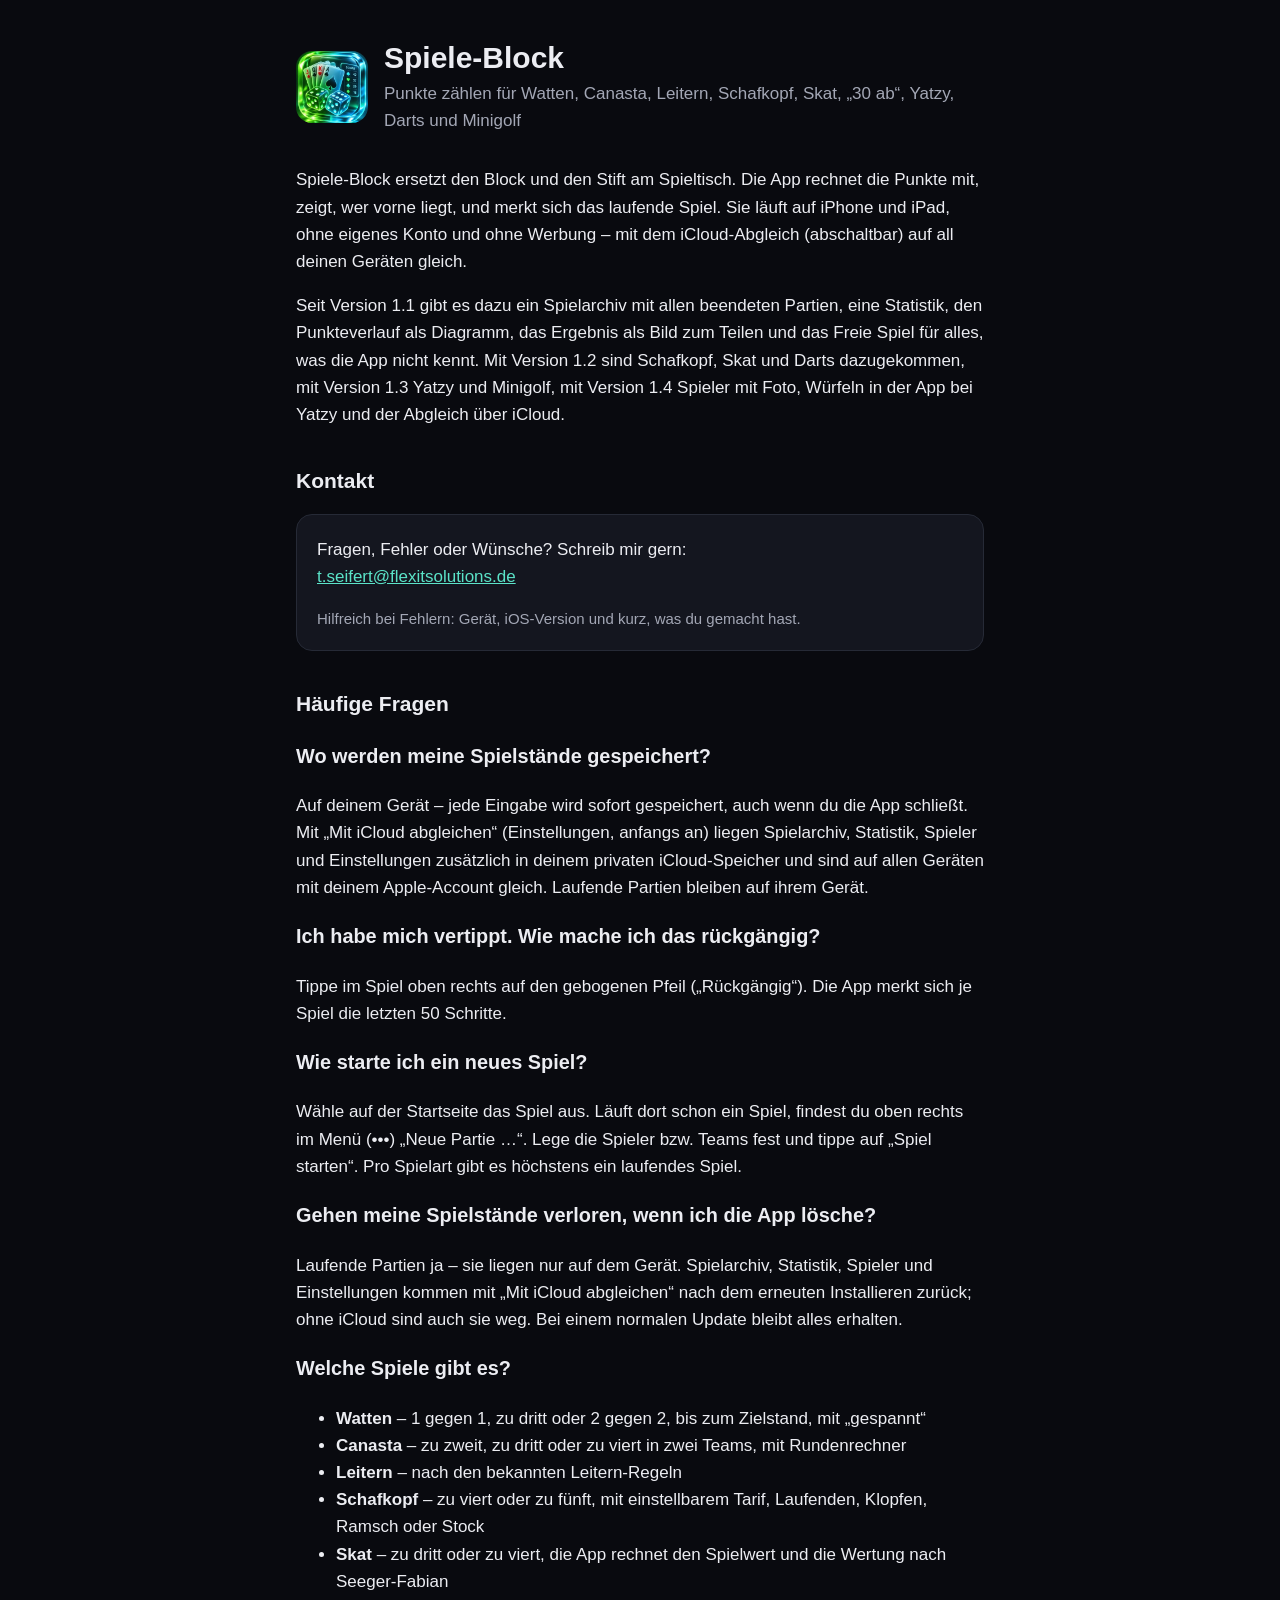
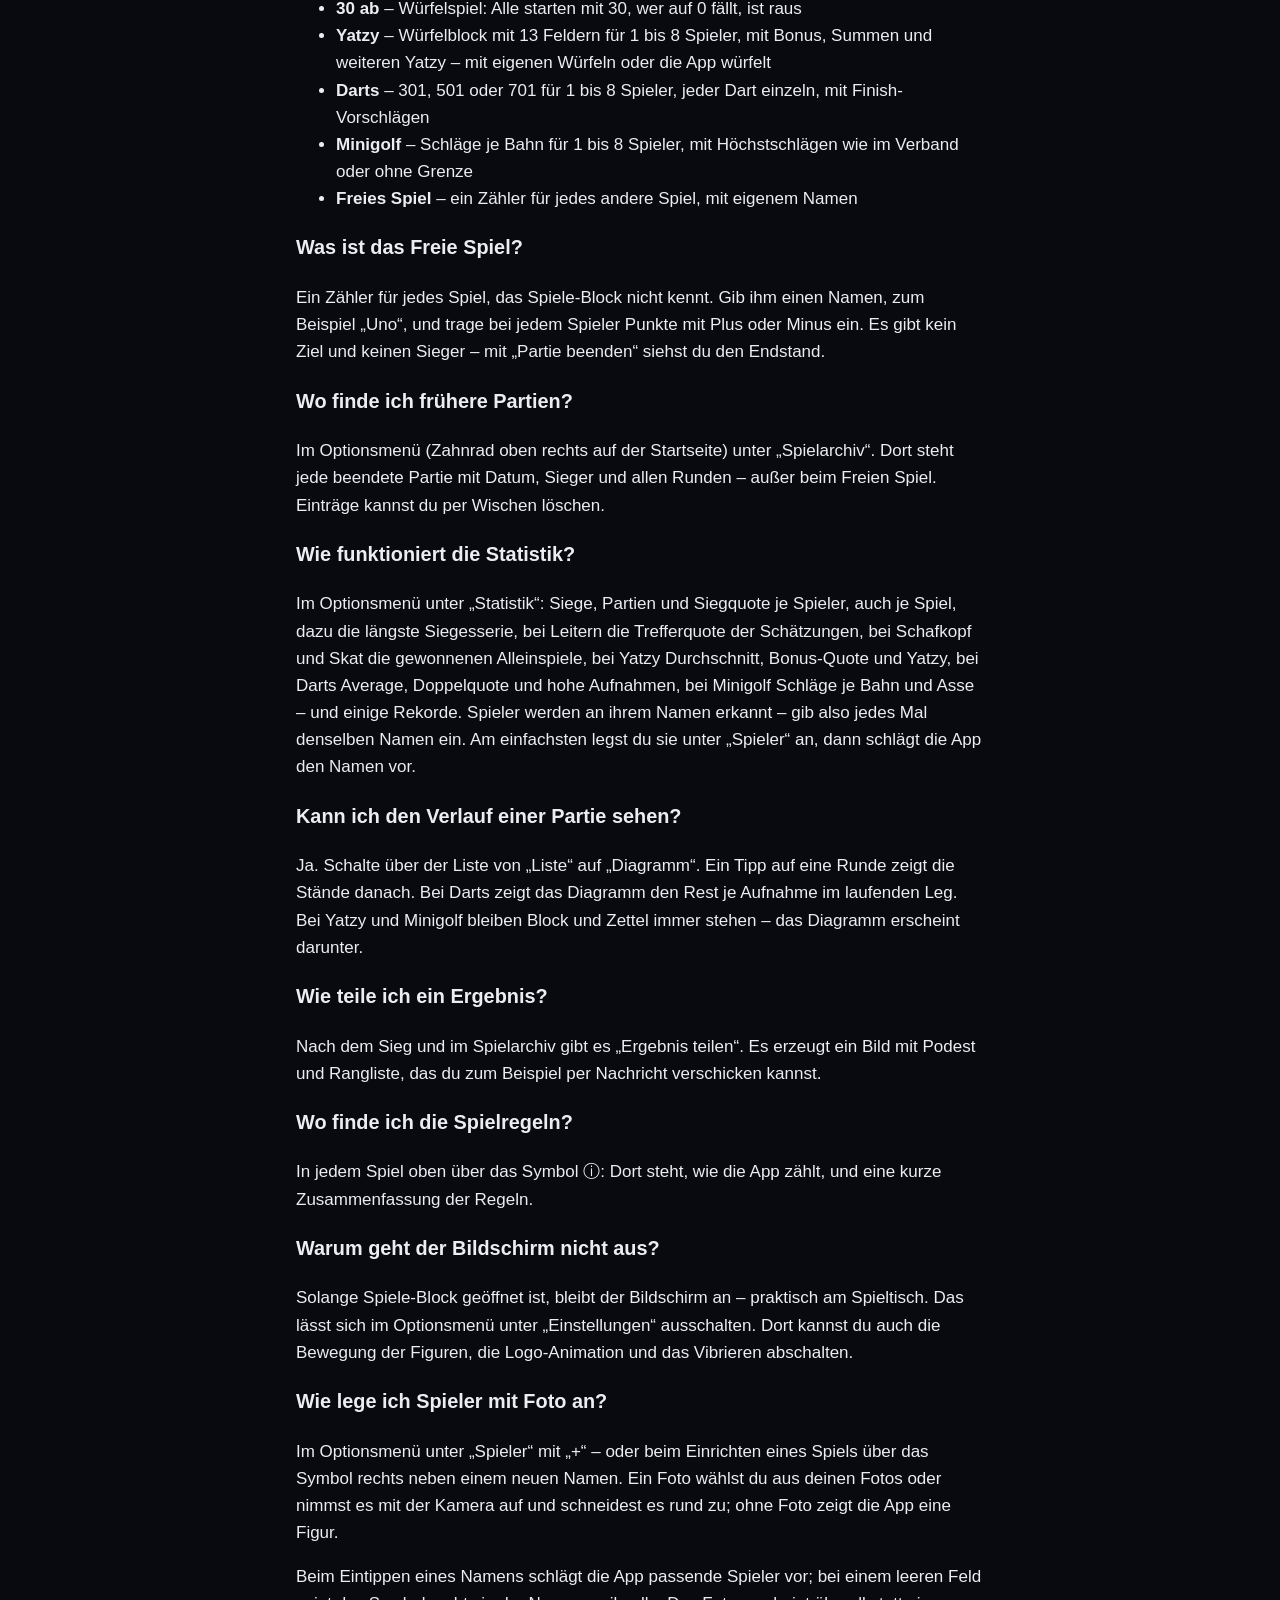
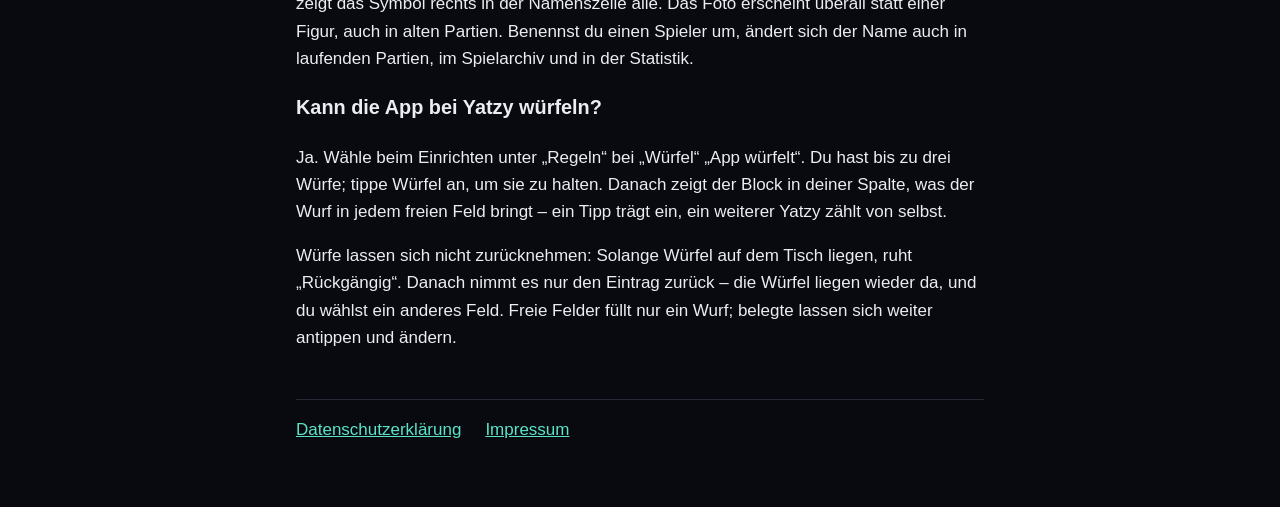
==== commit 4a148fc5: "Hilfe und Datenschutz für Version 1.4: Spieler mit Foto, iCloud-Abgleich" ====
--- a/index.html
+++ b/index.html
@@ -17,9 +17,9 @@
   </div>
 </header>
 
-<p>Spiele-Block ersetzt den Block und den Stift am Spieltisch. Die App rechnet die Punkte mit, zeigt, wer vorne liegt, und merkt sich das laufende Spiel. Sie läuft auf iPhone und iPad, ganz ohne Konto, Werbung oder Internet.</p>
+<p>Spiele-Block ersetzt den Block und den Stift am Spieltisch. Die App rechnet die Punkte mit, zeigt, wer vorne liegt, und merkt sich das laufende Spiel. Sie läuft auf iPhone und iPad, ohne eigenes Konto und ohne Werbung – mit dem iCloud-Abgleich (abschaltbar) auf all deinen Geräten gleich.</p>
 
-<p>Seit Version 1.1 gibt es dazu ein Spielarchiv mit allen beendeten Partien, eine Statistik, den Punkteverlauf als Diagramm, das Ergebnis als Bild zum Teilen und das Freie Spiel für alles, was die App nicht kennt. Mit Version 1.2 sind Schafkopf, Skat und Darts dazugekommen, mit Version 1.3 Yatzy und Minigolf.</p>
+<p>Seit Version 1.1 gibt es dazu ein Spielarchiv mit allen beendeten Partien, eine Statistik, den Punkteverlauf als Diagramm, das Ergebnis als Bild zum Teilen und das Freie Spiel für alles, was die App nicht kennt. Mit Version 1.2 sind Schafkopf, Skat und Darts dazugekommen, mit Version 1.3 Yatzy und Minigolf, mit Version 1.4 Spieler mit Foto, Würfeln in der App bei Yatzy und der Abgleich über iCloud.</p>
 
 <h2>Kontakt</h2>
 <div class="karte">
@@ -31,7 +31,7 @@
 <h2>Häufige Fragen</h2>
 
 <h3>Wo werden meine Spielstände gespeichert?</h3>
-<p>Nur auf deinem Gerät. Jede Eingabe wird sofort gespeichert, auch wenn du die App schließt. Es wird nichts ins Internet übertragen.</p>
+<p>Auf deinem Gerät – jede Eingabe wird sofort gespeichert, auch wenn du die App schließt. Mit „Mit iCloud abgleichen“ (Einstellungen, anfangs an) liegen Spielarchiv, Statistik, Spieler und Einstellungen zusätzlich in deinem privaten iCloud-Speicher und sind auf allen Geräten mit deinem Apple-Account gleich. Laufende Partien bleiben auf ihrem Gerät.</p>
 
 <h3>Ich habe mich vertippt. Wie mache ich das rückgängig?</h3>
 <p>Tippe im Spiel oben rechts auf den gebogenen Pfeil („Rückgängig“). Die App merkt sich je Spiel die letzten 50 Schritte.</p>
@@ -40,7 +40,7 @@
 <p>Wähle auf der Startseite das Spiel aus. Läuft dort schon ein Spiel, findest du oben rechts im Menü (•••) „Neue Partie …“. Lege die Spieler bzw. Teams fest und tippe auf „Spiel starten“. Pro Spielart gibt es höchstens ein laufendes Spiel.</p>
 
 <h3>Gehen meine Spielstände verloren, wenn ich die App lösche?</h3>
-<p>Ja. Da die Daten nur auf dem Gerät liegen, sind sie mit dem Löschen der App weg. Bei einem normalen Update bleiben sie erhalten.</p>
+<p>Laufende Partien ja – sie liegen nur auf dem Gerät. Spielarchiv, Statistik, Spieler und Einstellungen kommen mit „Mit iCloud abgleichen“ nach dem erneuten Installieren zurück; ohne iCloud sind auch sie weg. Bei einem normalen Update bleibt alles erhalten.</p>
 
 <h3>Welche Spiele gibt es?</h3>
 <ul>
@@ -50,7 +50,7 @@
   <li><strong>Schafkopf</strong> – zu viert oder zu fünft, mit einstellbarem Tarif, Laufenden, Klopfen, Ramsch oder Stock</li>
   <li><strong>Skat</strong> – zu dritt oder zu viert, die App rechnet den Spielwert und die Wertung nach Seeger-Fabian</li>
   <li><strong>30 ab</strong> – Würfelspiel: Alle starten mit 30, wer auf 0 fällt, ist raus</li>
-  <li><strong>Yatzy</strong> – Würfelblock mit 13 Feldern für 1 bis 8 Spieler, mit Bonus, Summen und weiteren Yatzy</li>
+  <li><strong>Yatzy</strong> – Würfelblock mit 13 Feldern für 1 bis 8 Spieler, mit Bonus, Summen und weiteren Yatzy – mit eigenen Würfeln oder die App würfelt</li>
   <li><strong>Darts</strong> – 301, 501 oder 701 für 1 bis 8 Spieler, jeder Dart einzeln, mit Finish-Vorschlägen</li>
   <li><strong>Minigolf</strong> – Schläge je Bahn für 1 bis 8 Spieler, mit Höchstschlägen wie im Verband oder ohne Grenze</li>
   <li><strong>Freies Spiel</strong> – ein Zähler für jedes andere Spiel, mit eigenem Namen</li>
@@ -63,7 +63,7 @@
 <p>Im Optionsmenü (Zahnrad oben rechts auf der Startseite) unter „Spielarchiv“. Dort steht jede beendete Partie mit Datum, Sieger und allen Runden – außer beim Freien Spiel. Einträge kannst du per Wischen löschen.</p>
 
 <h3>Wie funktioniert die Statistik?</h3>
-<p>Im Optionsmenü unter „Statistik“: Siege, Partien und Siegquote je Spieler, auch je Spiel, dazu die längste Siegesserie, bei Leitern die Trefferquote der Schätzungen, bei Schafkopf und Skat die gewonnenen Alleinspiele, bei Yatzy Durchschnitt, Bonus-Quote und Yatzy, bei Darts Average, Doppelquote und hohe Aufnahmen, bei Minigolf Schläge je Bahn und Asse – und einige Rekorde. Spieler werden an ihrem Namen erkannt – gib also jedes Mal denselben Namen ein.</p>
+<p>Im Optionsmenü unter „Statistik“: Siege, Partien und Siegquote je Spieler, auch je Spiel, dazu die längste Siegesserie, bei Leitern die Trefferquote der Schätzungen, bei Schafkopf und Skat die gewonnenen Alleinspiele, bei Yatzy Durchschnitt, Bonus-Quote und Yatzy, bei Darts Average, Doppelquote und hohe Aufnahmen, bei Minigolf Schläge je Bahn und Asse – und einige Rekorde. Spieler werden an ihrem Namen erkannt – gib also jedes Mal denselben Namen ein. Am einfachsten legst du sie unter „Spieler“ an, dann schlägt die App den Namen vor.</p>
 
 <h3>Kann ich den Verlauf einer Partie sehen?</h3>
 <p>Ja. Schalte über der Liste von „Liste“ auf „Diagramm“. Ein Tipp auf eine Runde zeigt die Stände danach. Bei Darts zeigt das Diagramm den Rest je Aufnahme im laufenden Leg. Bei Yatzy und Minigolf bleiben Block und Zettel immer stehen – das Diagramm erscheint darunter.</p>
@@ -77,6 +77,14 @@
 <h3>Warum geht der Bildschirm nicht aus?</h3>
 <p>Solange Spiele-Block geöffnet ist, bleibt der Bildschirm an – praktisch am Spieltisch. Das lässt sich im Optionsmenü unter „Einstellungen“ ausschalten. Dort kannst du auch die Bewegung der Figuren, die Logo-Animation und das Vibrieren abschalten.</p>
 
+<h3>Wie lege ich Spieler mit Foto an?</h3>
+<p>Im Optionsmenü unter „Spieler“ mit „+“ – oder beim Einrichten eines Spiels über das Symbol rechts neben einem neuen Namen. Ein Foto wählst du aus deinen Fotos oder nimmst es mit der Kamera auf und schneidest es rund zu; ohne Foto zeigt die App eine Figur.</p>
+<p>Beim Eintippen eines Namens schlägt die App passende Spieler vor; bei einem leeren Feld zeigt das Symbol rechts in der Namenszeile alle. Das Foto erscheint überall statt einer Figur, auch in alten Partien. Benennst du einen Spieler um, ändert sich der Name auch in laufenden Partien, im Spielarchiv und in der Statistik.</p>
+
+<h3>Kann die App bei Yatzy würfeln?</h3>
+<p>Ja. Wähle beim Einrichten unter „Regeln“ bei „Würfel“ „App würfelt“. Du hast bis zu drei Würfe; tippe Würfel an, um sie zu halten. Danach zeigt der Block in deiner Spalte, was der Wurf in jedem freien Feld bringt – ein Tipp trägt ein, ein weiterer Yatzy zählt von selbst.</p>
+<p>Würfe lassen sich nicht zurücknehmen: Solange Würfel auf dem Tisch liegen, ruht „Rückgängig“. Danach nimmt es nur den Eintrag zurück – die Würfel liegen wieder da, und du wählst ein anderes Feld. Freie Felder füllt nur ein Wurf; belegte lassen sich weiter antippen und ändern.</p>
+
 <nav>
   <a href="datenschutz.html">Datenschutzerklärung</a>
   <a href="impressum.html">Impressum</a>
